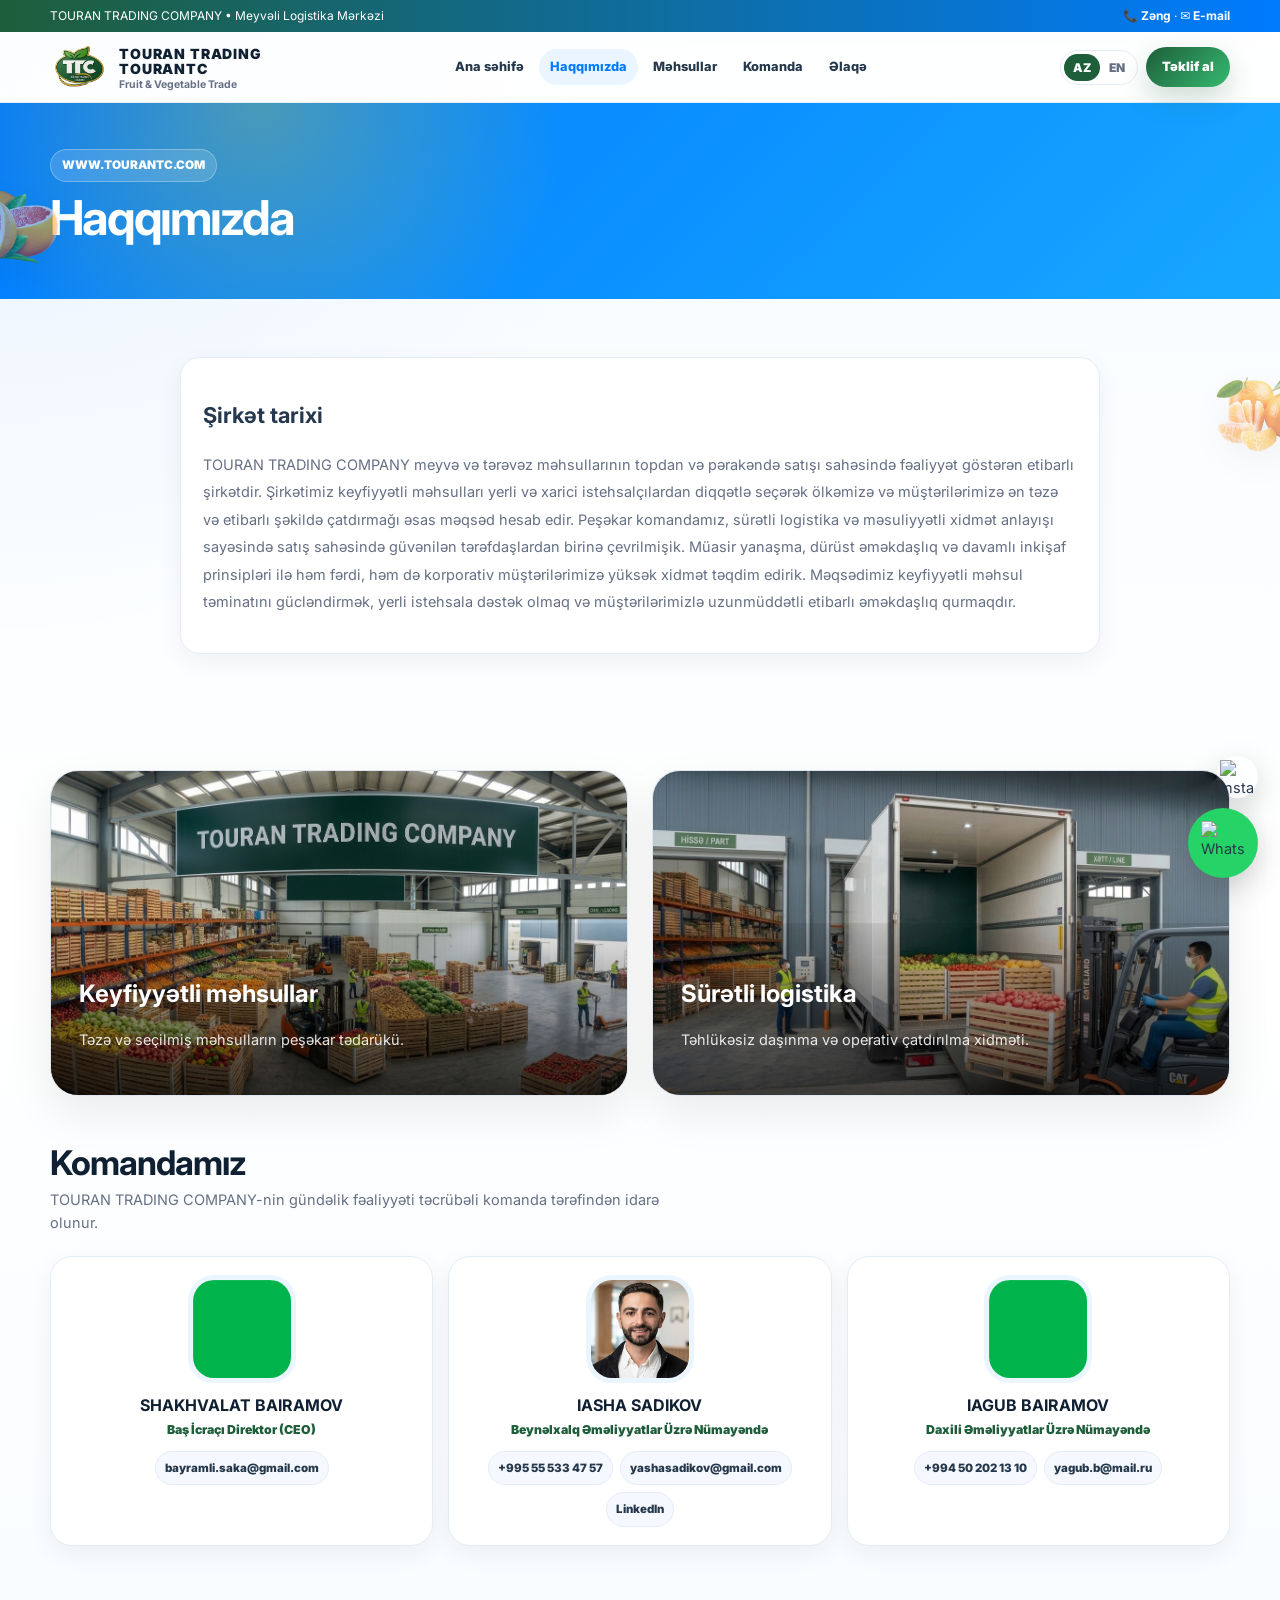
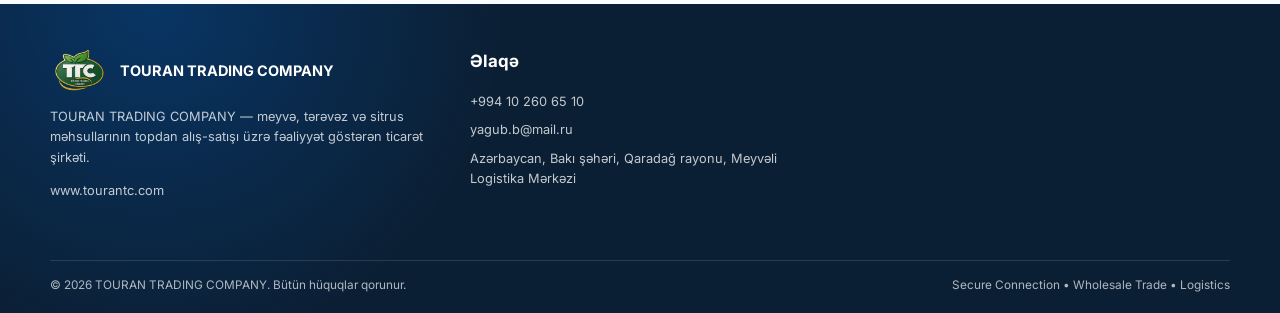
==== about.html @ 23625af3 "Update about.html" ====
<!doctype html>
<html lang="az">
<head>
  <meta charset="utf-8">
  <meta name="viewport" content="width=device-width, initial-scale=1">

  <title>TOURAN TRADING COMPANY | Haqqımızda</title>
  <meta name="description" content="TOURAN TRADING COMPANY — meyvə, tərəvəz və sitrus məhsullarının topdan və pərakəndə satışı sahəsində fəaliyyət göstərən etibarlı ticarət şirkəti.">
  <meta name="keywords" content="TOURAN TRADING COMPANY, Touran Trading, TOURANTC, meyvə tərəvəz ticarəti, sitrus ticarəti, Meyvəli Logistika Mərkəzi, Shakhvalat Bairamov, Iasha Sadikov, Iagub Bairamov">
  <meta name="robots" content="index, follow">
  <link rel="canonical" href="https://www.tourantc.com/about.html">

  <meta property="og:title" content="Haqqımızda | TOURAN TRADING COMPANY">
  <meta property="og:description" content="TOURAN TRADING COMPANY — meyvə, tərəvəz və sitrus məhsullarının topdan ticarəti üzrə fəaliyyət göstərən şirkət.">
  <meta property="og:image" content="https://www.tourantc.com/jpg/logo/Logo.png">
  <meta property="og:url" content="https://www.tourantc.com/about.html">
  <meta property="og:type" content="website">

  <link rel="icon" type="image/png" href="jpg/logo/Logo.png">
  <link rel="apple-touch-icon" href="jpg/logo/Logo.png">

  <link rel="preconnect" href="https://fonts.googleapis.com">
  <link rel="preconnect" href="https://fonts.gstatic.com" crossorigin>
  <link href="https://fonts.googleapis.com/css2?family=Inter:wght@400;600;700;800;900&display=swap" rel="stylesheet">

  <link rel="stylesheet" href="css/style.css">

  <script type="application/ld+json">
  {
    "@context": "https://schema.org",
    "@type": "Organization",
    "name": "TOURAN TRADING COMPANY",
    "url": "https://www.tourantc.com",
    "logo": "https://www.tourantc.com/jpg/logo/Logo.png",
    "email": "yagub.b@mail.ru",
    "telephone": "+994102606510",
    "address": {
      "@type": "PostalAddress",
      "addressLocality": "Baku",
      "addressRegion": "Garadagh",
      "addressCountry": "AZ",
      "streetAddress": "Meyveli Logistics Center"
    },
    "sameAs": [
      "https://www.tourantc.com"
    ]
  }
  </script>
</head>

<body>
  <!-- Sol və sağ tərəfdə yüngül animasiyalı meyvə dekorları -->
  <img class="side-fruit side-left" src="jpg/products/grapefruit.png" alt="" aria-hidden="true">
  <img class="side-fruit side-right" src="jpg/products/mandarin.png" alt="" aria-hidden="true">

  <!-- Yuxarı əlaqə zolağı -->
  <div class="topbar">
    <div class="container">
      <span>TOURAN TRADING COMPANY • Meyvəli Logistika Mərkəzi</span>
      <span>
        <a href="tel:+994102606510">📞 Zəng</a>
        ·
        <a href="mailto:yagub.b@mail.ru">✉️ E-mail</a>
      </span>
    </div>
  </div>

  <!-- Header / Naviqasiya -->
  <header class="site-header">
    <div class="container nav">
      <a class="brand" href="index.html" aria-label="TOURAN TRADING COMPANY ana səhifə">
        <img src="jpg/logo/Logo.png" alt="TOURAN TRADING COMPANY logo">
          <span class="brand-text">
            <strong class="desktop-brand">TOURAN TRADING</strong>
            <strong class="mobile-brand">TOURANTC</strong>
          
            <span>Fruit & Vegetable Trade</span>
          </span>
      </a>

      <nav class="menu" aria-label="Əsas menyu">
        <a href="index.html" data-i18n="home">Ana səhifə</a>
        <a class="active" href="about.html" data-i18n="about">Haqqımızda</a>
        <a href="index.html#products" data-i18n="products">Məhsullar</a>
        <a href="#team" data-i18n="team">Komanda</a>
        <a href="#contact" data-i18n="contact">Əlaqə</a>
      </nav>

      <div class="nav-actions">
        <div class="lang" aria-label="Dil seçimi">
          <button type="button" data-lang="az">AZ</button>
          <button type="button" data-lang="en">EN</button>
        </div>

        <a class="btn btn-green" href="index.html#quote" data-i18n="quote">Təklif al</a>

        <button class="hamb" type="button" aria-label="Menyunu aç">☰</button>
      </div>
    </div>
  </header>

  <!-- Mobil menyu -->
  <aside class="mobile-panel" aria-label="Mobil menyu">
    <button class="mobile-close" type="button" aria-label="Menyunu bağla">×</button>
    <a href="index.html" data-i18n="home">Ana səhifə</a>
    <a href="about.html" data-i18n="about">Haqqımızda</a>
    <a href="index.html#products" data-i18n="products">Məhsullar</a>
    <a href="#team" data-i18n="team">Komanda</a>
    <a href="#contact" data-i18n="contact">Əlaqə</a>
  </aside>

  <!-- Səhifə başlığı -->
  <section class="page-hero">
    <div class="container">
      <span class="eyebrow">WWW.TOURANTC.COM</span>
      <h1 data-i18n="about">Haqqımızda</h1>
    </div>
  </section>

  <main>
    <!-- Tarix və şirkət üstünlükləri -->
    <section>
      <div class="container">
        <article class="panel reveal history-card">
    
          <h2 data-i18n="historyTitle">
            Şirkət tarixi
          </h2>
    
          <p data-i18n="historyText">
            TOURAN TRADING COMPANY meyvə və tərəvəz məhsullarının topdan və pərakəndə satışı sahəsində fəaliyyət göstərən etibarlı şirkətdir.
          
            Şirkətimiz keyfiyyətli məhsulları yerli və xarici istehsalçılardan diqqətlə seçərək müştərilərimizə ən təzə və etibarlı şəkildə çatdırmağı əsas məqsəd hesab edir.
          
            Peşəkar komandamız, sürətli logistika və məsuliyyətli xidmət anlayışı sayəsində satış sahəsində güvənilən tərəfdaşlardan birinə çevrilmişik.
          
            Müasir yanaşma, dürüst əməkdaşlıq və davamlı inkişaf prinsipləri ilə həm fərdi, həm də korporativ müştərilərimizə yüksək xidmət təqdim edirik.
          
            Məqsədimiz keyfiyyətli məhsul təminatını gücləndirmək, yerli istehsala dəstək olmaq və müştərilərimizlə uzunmüddətli etibarlı əməkdaşlıq qurmaqdır.
          </p>
    
        </article>
      </div>
    </section>

    <!-- Komanda və 2 şəkil kartı-->
    <section id="team">

      <div class="container">

        <div class="about-gallery reveal">
      
          <article class="about-photo-card">
            <img
              src="jpg/fotolar/Anbar-mehsullar.png"
              alt="Anbar məhsulları">
      
            <div class="about-photo-overlay">
              <h3 data-i18n="warehouseProductsTitle">
                Keyfiyyətli məhsullar
              </h3>
      
              <p data-i18n="warehouseProductsText">
                Təzə və seçilmiş məhsulların peşəkar tədarükü.
              </p>
            </div>
          </article>
      
          <article class="about-photo-card">
            <img
              src="jpg/fotolar/Anbar-dasinma.png"
              alt="Logistika və daşınma">
      
            <div class="about-photo-overlay">
              <h3 data-i18n="warehouseLogisticsTitle">
                Sürətli logistika
              </h3>
      
              <p data-i18n="warehouseLogisticsText">
                Təhlükəsiz daşınma və operativ çatdırılma xidməti.
              </p>
            </div>
          </article>
      
        </div>
      
      </div>

      
      <div class="container">
        <div class="section-head reveal">
          <div>
            <h2 data-i18n="teamTitle">Komandamız</h2>
            <p data-i18n="teamText">
              Komandamız meyvə, tərəvəz və sitrus məhsullarının topdan ticarəti sahəsində fəaliyyət göstərir.
            </p>
          </div>
        </div>

        <div class="team-grid">
          <article class="team-card reveal">
            <img src="jpg/fotolar/ceo_avatar.png" alt="SHAKHVALAT BAIRAMOV">
            <h3>SHAKHVALAT BAIRAMOV</h3>
            <p data-i18n="ceoRole">Baş İcraçı Direktor (CEO)</p>

            <div class="contact-line">
              <a href="mailto:bayramli.saka@gmail.com">bayramli.saka@gmail.com</a>
            </div>
          </article>

          <article class="team-card reveal">
            <img src="jpg/fotolar/iasha_sadikov.jpg" alt="Iasha Sadikov">
            <h3>IASHA SADIKOV</h3>
            <p data-i18n="intlRole">Beynəlxalq Əməliyyatlar Üzrə Nümayəndə</p>

            <div class="contact-line">
              <a href="tel:+995555334757">+995 55 533 47 57</a>
              <a href="mailto:yashasadikov@gmail.com">yashasadikov@gmail.com</a>
              <a href="https://linkedin.com/in/iasha-sadikov-b64922226" target="_blank" rel="noopener">LinkedIn</a>
            </div>
          </article>

          <article class="team-card reveal">
            <img src="jpg/fotolar/domestic_avatar.png" alt="IAGUB BAIRAMOV">
            <h3>IAGUB BAIRAMOV</h3>
            <p data-i18n="domRole">Daxili Əməliyyatlar Üzrə Nümayəndə</p>

            <div class="contact-line">
              <a href="tel:+994502021310">+994 50 202 13 10</a>
              <a href="mailto:yagub.b@mail.ru">yagub.b@mail.ru</a>
            </div>
          </article>
        </div>
      </div>
    </section>

  </main>

  <!-- Footer -->
  <footer id="contact" class="site-footer">
    <div class="container footer-grid">
      <div>
        <div class="footer-logo">
          <img src="jpg/logo/Logo.png" alt="TOURAN TRADING COMPANY logo">
          <strong>TOURAN TRADING COMPANY</strong>
        </div>

        <p data-i18n="footerText">
          TOURAN TRADING COMPANY — meyvə, tərəvəz və sitrus məhsullarının beynəlxalq topdan alış-satışı və logistika sahəsində fəaliyyət göstərən peşəkar ticarət şirkəti.
        </p>

        <p>www.tourantc.com</p>
      </div>

      <div>
        <h3 data-i18n="contact">Əlaqə</h3>
        <ul>
          <li><a href="tel:+994102606510">+994 10 260 65 10</a></li>
          <li><a href="mailto:yagub.b@mail.ru">yagub.b@mail.ru</a></li>
          <li data-i18n="address">Azərbaycan, Bakı şəhəri, Qaradağ rayonu, Meyvəli Logistika Mərkəzi</li>
        </ul>
      </div>

      <div>
        <iframe
          class="map"
          loading="lazy"
          title="Meyvəli Logistika Mərkəzi xəritə"
          src="https://maps.google.com/maps?q=40.3426781,49.7854958&z=17&output=embed">
        </iframe>
      </div>
    </div>

    <div class="container copy">
      <span>© 2026 TOURAN TRADING COMPANY. <span data-i18n="rights">Bütün hüquqlar qorunur.</span></span>
      <span>Secure Connection • Wholesale Trade • Logistics</span>
    </div>
  </footer>

  
  <!-- WhatsApp İnstagram -->
  
    <div class="social-float">
    
      <!-- Instagram -->
      <a
        class="ig"
        href="https://www.instagram.com/touran_trading_company?igsh=bGY0ZzdiODZhbWdq"
        target="_blank"
        rel="noopener"
        aria-label="Instagram">
    
        <img
          src="https://upload.wikimedia.org/wikipedia/commons/a/a5/Instagram_icon.png"
          alt="Instagram">
      </a>
    
      <!-- WhatsApp -->
      <a
        class="wa"
        href="https://wa.me/994102606510"
        target="_blank"
        rel="noopener"
        aria-label="WhatsApp ilə əlaqə">
    
        <img
          src="https://upload.wikimedia.org/wikipedia/commons/6/6b/WhatsApp.svg"
          alt="WhatsApp">
      </a>
    
    </div>

  <script src="js/main.js"></script>
</body>
</html>
---- css/style.css ----
/* ============================================================
   TOURAN TRADING COMPANY — PRO COMPACT UI/UX STYLE
   Tam responsive, canlı reklam rəngləri, minimalist spacing,
   kompakt şriftlər və GitHub Pages uyğun struktur.
   ============================================================ */

:root {
  --blue: #007bff;
  --blue-dark: #005bd1;
  --blue-soft: #eaf5ff;

  --green: #1e5e3a;
  --green-light: #35b96f;

  --yellow: #ffa500;
  --yellow-soft: #fff3d6;

  --ink: #102033;
  --text: #26384d;
  --muted: #667085;

  --bg: #f6fbff;
  --card: #ffffff;
  --line: #e4edf6;

  --shadow-sm: 0 8px 24px rgba(16, 32, 51, 0.06);
  --shadow-md: 0 16px 44px rgba(16, 32, 51, 0.10);
  --shadow-blue: 0 18px 48px rgba(0, 123, 255, 0.20);

  --radius-sm: 14px;
  --radius-md: 20px;
  --radius-lg: 28px;

  --max: 1180px;
}

/* ==================== RESET ==================== */

* {
  box-sizing: border-box;
}

html {
  scroll-behavior: smooth;
}

body {
  margin: 0;
  font-family: Inter, Poppins, system-ui, -apple-system, BlinkMacSystemFont, "Segoe UI", Arial, sans-serif;
  color: var(--text);
  background:
    radial-gradient(circle at top left, rgba(0, 123, 255, 0.08), transparent 28%),
    linear-gradient(180deg, #f7fbff 0%, #ffffff 48%, #f7fbff 100%);
  font-size: 14.5px;
  line-height: 1.6;
  overflow-x: hidden;
}

a {
  color: inherit;
  text-decoration: none;
}

img {
  display: block;
  max-width: 100%;
}

button,
input,
select,
textarea {
  font-family: inherit;
}

.container {
  width: min(var(--max), calc(100% - 32px));
  margin-inline: auto;
}

/* ==================== TOPBAR ==================== */

.topbar {
  height: 32px;
  background: linear-gradient(90deg, var(--green), var(--blue));
  color: #fff;
  font-size: 12px;
}

.topbar .container {
  height: 100%;
  display: flex;
  align-items: center;
  justify-content: space-between;
  gap: 14px;
}

.topbar a {
  font-weight: 700;
}

/* ==================== HEADER ==================== */

.site-header {
  position: sticky;
  top: 0;
  z-index: 80;
  background: rgba(255, 255, 255, 0.86);
  backdrop-filter: blur(18px);
  border-bottom: 1px solid rgba(228, 237, 246, 0.9);
}

.nav {
  height: 70px;
  display: flex;
  align-items: center;
  justify-content: space-between;
  gap: 18px;
}

.brand {
  min-width: 205px;
  display: flex;
  align-items: center;
  gap: 11px;
}

.brand img {
  width: 58px;
  height: 46px;
  object-fit: contain;
}

.brand strong {
  display: block;
  color: var(--ink);
  font-size: 14px;
  font-weight: 900;
  letter-spacing: 0.06em;
  line-height: 1.1;
}

.brand span {
  display: block;
  margin-top: 2px;
  color: var(--muted);
  font-size: 10.5px;
  font-weight: 700;
}

.menu {
  display: flex;
  align-items: center;
  gap: 4px;
}

.menu a {
  padding: 8px 11px;
  border-radius: 999px;
  color: #25374a;
  font-size: 12.8px;
  font-weight: 800;
  transition: 0.22s ease;
}

.menu a:hover,
.menu a.active {
  background: var(--blue-soft);
  color: var(--blue);
}

.nav-actions {
  display: flex;
  align-items: center;
  gap: 8px;
}

.lang {
  display: flex;
  padding: 3px;
  background: #fff;
  border: 1px solid var(--line);
  border-radius: 999px;
}

.lang button {
  border: 0;
  cursor: pointer;
  background: transparent;
  color: var(--muted);
  border-radius: 999px;
  padding: 6px 9px;
  font-size: 12px;
  font-weight: 900;
}

.lang button.active {
  background: var(--green);
  color: #fff;
}

.hamb {
  display: none;
  width: 42px;
  height: 42px;
  border: 0;
  border-radius: 14px;
  background: var(--blue-soft);
  color: var(--green);
  font-size: 22px;
  cursor: pointer;
}

/* ==================== BUTTONS ==================== */

.btn {
  display: inline-flex;
  align-items: center;
  justify-content: center;
  gap: 8px;
  border: 0;
  border-radius: 999px;
  padding: 10px 16px;
  font-size: 12.8px;
  font-weight: 900;
  cursor: pointer;
  white-space: nowrap;
  transition: 0.22s ease;
}

.btn:hover {
  transform: translateY(-2px);
}

.btn-primary {
  color: #122033;
  background: linear-gradient(135deg, var(--yellow), #ffd45d);
  box-shadow: 0 12px 28px rgba(255, 165, 0, 0.25);
}

.btn-green {
  color: #fff;
  background: linear-gradient(135deg, var(--green), var(--green-light));
  box-shadow: 0 12px 28px rgba(30, 94, 58, 0.22);
}

.btn-blue {
  color: #fff;
  background: linear-gradient(135deg, var(--blue), #17a9ff);
  box-shadow: 0 12px 28px rgba(0, 123, 255, 0.24);
}

/* ==================== HERO ==================== */

.hero {
  position: relative;
  isolation: isolate;
  overflow: hidden;
  padding: 58px 0 46px;
  color: #fff;
  background:
    radial-gradient(circle at 18% 8%, rgba(255, 213, 0, 0.32), transparent 28%),
    radial-gradient(circle at 86% 14%, rgba(255, 255, 255, 0.20), transparent 24%),
    linear-gradient(135deg, #007bff 0%, #048cff 45%, #13a7ff 100%);
}

.hero::before {
  content: "";
  position: absolute;
  inset: 0;
  background-image:
    radial-gradient(circle, rgba(255, 255, 255, 0.58) 1px, transparent 2px);
  background-size: 42px 42px;
  opacity: 0.26;
  animation: bubbleMove 18s linear infinite;
}

.hero::after {
  content: "";
  position: absolute;
  right: -120px;
  top: -140px;
  width: 410px;
  height: 410px;
  border-radius: 50%;
  border: 44px solid rgba(255, 255, 255, 0.13);
}

@keyframes bubbleMove {
  to {
    background-position: 140px 80px;
  }
}

.hero-grid {
  position: relative;
  z-index: 2;
  display: grid;
  grid-template-columns: 1.04fr 0.96fr;
  gap: 32px;
  align-items: center;
}

.eyebrow {
  display: inline-flex;
  align-items: center;
  gap: 8px;
  padding: 6px 11px;
  border-radius: 999px;
  color: #fff;
  font-size: 11.8px;
  font-weight: 900;
  background: rgba(255, 255, 255, 0.15);
  border: 1px solid rgba(255, 255, 255, 0.28);
  backdrop-filter: blur(10px);
}

h1 {
  margin: 16px 0 13px;
  color: inherit;
  font-size: clamp(31px, 4.6vw, 56px);
  line-height: 1.02;
  letter-spacing: -0.045em;
}

.hero p {
  max-width: 610px;
  margin: 0 0 20px;
  color: rgba(255, 255, 255, 0.92);
  font-size: clamp(14.5px, 1.3vw, 17px);
}

.hero-actions {
  display: flex;
  flex-wrap: wrap;
  gap: 10px;
}

.hero-card {
  position: relative;
  padding: 18px;
  border-radius: var(--radius-lg);
  background: #EB1649;                                       /*Toplu meyvə şəklinin arxa fonu*/
  border: 1px solid rgba(255, 255, 255, 0.27);
  box-shadow: var(--shadow-blue);
  backdrop-filter: blur(14px);
}

.hero-card img {
  width: 82%;
  margin: 0 auto;
  object-fit: contain;
  filter: drop-shadow(0 24px 25px rgba(0, 36, 78, 0.22));
  animation: fruitFloat 4.8s ease-in-out infinite;
}

@keyframes fruitFloat {
  50% {
    transform: translateY(-9px);
  }
}

.hero-card .mini {
  display: grid;
  grid-template-columns: repeat(3, 1fr);
  gap: 9px;
  margin-top: 10px;
}

.mini div {
  padding: 10px 7px;
  text-align: center;
  border-radius: 16px;
  background: rgba(255, 255, 255, 0.93);
  color: var(--ink);
}

.mini b {
  display: block;
  font-size: 16px;
  line-height: 1;
  color: var(--green);
}

.mini span {
  display: block;
  margin-top: 4px;
  color: var(--muted);
  font-size: 10.5px;
  font-weight: 800;
}

/* ==================== SIDE FRUIT DECOR ==================== */

.side-fruit {
  position: fixed;
  z-index: 1;
  pointer-events: none;
  opacity: 0.56;
  filter: drop-shadow(0 12px 18px rgba(0, 0, 0, 0.08));
  animation: sideDrift 7s ease-in-out infinite;
}

.side-left {
  left: -42px;
  top: 185px;
  width: 108px;
}

.side-right {
  right: -46px;
  top: 360px;
  width: 118px;
  animation-delay: 1.1s;
}

.side-left2 {
  left: -32px;
  bottom: 92px;
  width: 88px;
  animation-delay: 2s;
}

.side-right2 {
  right: -36px;
  bottom: 150px;
  width: 98px;
  animation-delay: 2.7s;
}

@keyframes sideDrift {
  50% {
    transform: translateY(-15px) rotate(4deg);
  }
}

/* ==================== SECTIONS ==================== */

section {
  padding: 58px 0;
}

.section-head {
  display: flex;
  align-items: flex-end;
  justify-content: space-between;
  gap: 20px;
  margin-bottom: 22px;
}

.section-head h2 {
  margin: 0;
  color: var(--ink);
  font-size: clamp(23px, 2.8vw, 34px);
  line-height: 1.1;
  letter-spacing: -0.03em;
}

.section-head p {
  max-width: 620px;
  margin: 7px 0 0;
  color: var(--muted);
}

/* ==================== STATS ==================== */

.stats {
  position: relative;
  z-index: 3;
  margin-top: -22px;
}

.stats-grid {
  display: grid;
  grid-template-columns: repeat(4, 1fr);
  gap: 10px;
  padding: 11px;
  border-radius: 22px;
  background: #fff;
  border: 1px solid var(--line);
  box-shadow: var(--shadow-md);
}

.stat {
  padding: 16px;
  border-radius: 17px;
  background: linear-gradient(180deg, #f7fbff, #fff);
}

.stat b {
  display: block;
  color: var(--green);
  font-size: 25px;
  line-height: 1;
}

.stat span {
  display: block;
  margin-top: 5px;
  color: var(--muted);
  font-size: 11.5px;
  font-weight: 800;
}

/* ==================== PRODUCTS ==================== */

.product-tabs {
  display: flex;
  flex-wrap: wrap;
  gap: 8px;
  margin-bottom: 17px;
}

.tab {
  border: 1px solid var(--line);
  cursor: pointer;
  background: #fff;
  color: #526070;
  border-radius: 999px;
  padding: 8px 13px;
  font-size: 12.5px;
  font-weight: 900;
  transition: 0.22s ease;
}

.tab.active,
.tab:hover {
  color: #fff;
  background: var(--green);
  border-color: var(--green);
}

.products-grid {
  display: grid;
  grid-template-columns: repeat(5, 1fr);
  gap: 13px;
}

.product-card {
  position: relative;
  overflow: hidden;
  min-height: 205px;
  padding: 13px;
  border-radius: 20px;
  background: #fff;
  border: 1px solid var(--line);
  box-shadow: var(--shadow-sm);
  transition: 0.24s ease;
}

.product-card::before {
  content: "";
  position: absolute;
  inset: 0;
  background:
    radial-gradient(circle at 80% 10%, rgba(0, 123, 255, 0.12), transparent 34%),
    radial-gradient(circle at 14% 85%, rgba(255, 165, 0, 0.10), transparent 30%);
  opacity: 0;
  transition: 0.24s ease;
}

.product-card:hover {
  transform: translateY(-4px);
  box-shadow: var(--shadow-md);
}

.product-card:hover::before {
  opacity: 1;
}

.product-img {
  position: relative;
  z-index: 1;
  height: 112px;
  display: grid;
  place-items: center;
}

.product-img img {
  max-height: 114px;
  object-fit: contain;
  transition: 0.25s ease;
}

.product-card:hover .product-img img {
  transform: scale(1.07) rotate(1.2deg);
}

.product-card h3 {
  position: relative;
  z-index: 1;
  margin: 8px 0 4px;
  color: var(--ink);
  font-size: 14.5px;
  line-height: 1.25;
}

.product-card p {
  position: relative;
  z-index: 1;
  margin: 0;
  color: var(--muted);
  font-size: 11.8px;
}

.badge {
  display: inline-flex;
  align-items: center;
  width: fit-content;
  padding: 5px 9px;
  border-radius: 999px;
  color: var(--green);
  background: #eef8f1;
  font-size: 10.8px;
  font-weight: 900;
}

/* ==================== PANELS / WHY US ==================== */

.why-grid {
  display: grid;
  grid-template-columns: 1fr;
  gap: 17px;
}

.quote-grid {
  display: grid;
  grid-template-columns: 1fr 1fr;
  gap: 17px;
}

.panel {
  padding: 22px;
  border-radius: var(--radius-md);
  background: #fff;
  border: 1px solid var(--line);
  box-shadow: var(--shadow-sm);
}

.panel h3 {
  margin: 0 0 10px;
  color: var(--ink);
  font-size: 21px;
  letter-spacing: -0.02em;
}

.panel p {
  color: var(--muted);
}

.feature-list {
  display: grid;
  gap: 10px;
}

.feature {
  display: flex;
  align-items: flex-start;
  gap: 12px;
  padding: 11px;
  border-radius: 15px;
  background: #f7fbff;
}

.feature i {
  flex: 0 0 auto;
  width: 33px;
  height: 33px;
  display: grid;
  place-items: center;
  border-radius: 12px;
  color: #fff;
  font-style: normal;
  background: linear-gradient(135deg, var(--blue), #16a7ff);
}

.feature b {
  display: block;
  color: var(--ink);
  font-size: 13.5px;
}

.feature span {
  display: block;
  color: var(--muted);
  font-size: 12.5px;
}

.certs {
  display: flex;
  flex-wrap: wrap;
  gap: 9px;
}

.cert {
  padding: 9px 12px;
  border-radius: 13px;
  border: 1px dashed #cddbea;
  background: #fff;
  color: #526070;
  font-size: 11.8px;
  font-weight: 900;
}

/* ==================== TEAM ==================== */

.team-grid {
  display: grid;
  grid-template-columns: repeat(3, 1fr);
  gap: 15px;
}

.team-card {
  text-align: center;
  padding: 18px;
  border-radius: 22px;
  background: #fff;
  border: 1px solid var(--line);
  box-shadow: var(--shadow-sm);
  transition: 0.24s ease;
}

.team-card:hover {
  transform: translateY(-4px);
  box-shadow: var(--shadow-md);
}

.team-card img {
  width: 108px;
  height: 108px;
  object-fit: cover;
  margin: 0 auto 12px;
  border-radius: 26px;
  border: 5px solid var(--blue-soft);
}

.team-card h3 {
  margin: 0 0 5px;
  color: var(--ink);
  font-size: 16px;
  line-height: 1.25;
}

.team-card p {
  margin: 0 0 11px;
  color: var(--green);
  font-size: 12.3px;
  font-weight: 900;
}

.contact-line {
  display: flex;
  justify-content: center;
  flex-wrap: wrap;
  gap: 7px;
}

.contact-line a {
  padding: 7px 9px;
  border-radius: 999px;
  background: #f5f9ff;
  border: 1px solid var(--line);
  color: #25374a;
  font-size: 11.5px;
  font-weight: 850;
}

/* ==================== FORM ==================== */

.quote {
  background: linear-gradient(135deg, #f1f9ff, #fff);
}

.form {
  display: grid;
  gap: 10px;
}

.form input,
.form select,
.form textarea {
  width: 100%;
  outline: none;
  border: 1px solid var(--line);
  border-radius: 15px;
  background: #fff;
  padding: 12px 13px;
  color: var(--text);
  font-size: 14px;
}

.form textarea {
  min-height: 110px;
  resize: vertical;
}

.form input:focus,
.form select:focus,
.form textarea:focus {
  border-color: var(--blue);
  box-shadow: 0 0 0 4px rgba(0, 123, 255, 0.09);
}

/* ==================== PAGE HERO / ABOUT ==================== */

.page-hero {
  padding: 46px 0;
  color: #fff;
  background:
    radial-gradient(circle at 20% 0%, rgba(255, 213, 0, 0.28), transparent 30%),
    linear-gradient(135deg, var(--blue), #17a7ff);
}

.page-hero h1 {
  margin: 12px 0 10px;
  font-size: clamp(28px, 4vw, 48px);
}

.timeline {
  display: grid;
  gap: 13px;
}

.time-item {
  display: grid;
  grid-template-columns: 82px 1fr;
  gap: 13px;
  align-items: start;
}

.time-item b {
  color: var(--blue);
  font-size: 21px;
}

.time-item div {
  padding: 15px;
  border-radius: 17px;
  background: #fff;
  border: 1px solid var(--line);
}

.search-words {
  columns: 2;
  gap: 24px;
}

/* ==================== FOOTER ==================== */

.site-footer {
  padding: 44px 0 18px;
  color: #fff;
  background:
    radial-gradient(circle at 12% 0%, rgba(0, 123, 255, 0.24), transparent 30%),
    #0b1f34;
}

.footer-grid {
  display: grid;
  grid-template-columns: 1.05fr 0.82fr 1.13fr;
  gap: 24px;
}

.footer-logo {
  display: flex;
  align-items: center;
  gap: 12px;
}

.footer-logo img {
  width: 58px;
  height: 46px;
  object-fit: contain;
}

.footer-grid h3,
.footer-grid h4 {
  margin-top: 0;
}

.footer-grid p,
.footer-grid li {
  color: rgba(255, 255, 255, 0.76);
  font-size: 12.8px;
}

.footer-grid ul {
  display: grid;
  gap: 8px;
  padding: 0;
  margin: 10px 0;
  list-style: none;
}

.footer-grid a:hover {
  color: #ffd24a;
}

.map {
  width: 100%;
  height: 180px;
  border: 0;
  border-radius: 17px;
  filter: saturate(1.1);
}

.copy {
  display: flex;
  justify-content: space-between;
  flex-wrap: wrap;
  gap: 10px;
  margin-top: 26px;
  padding-top: 15px;
  border-top: 1px solid rgba(255, 255, 255, 0.12);
  color: rgba(255, 255, 255, 0.68);
  font-size: 11.8px;
}


/* ==================== MOBILE MENU ==================== */

.mobile-panel {
  display: none;
}

.mobile-close {
  width: 42px;
  height: 42px;
  float: right;
  border: 0;
  border-radius: 14px;
  background: var(--blue-soft);
  color: var(--green);
  font-size: 20px;
  cursor: pointer;
}

/* ==================== SCROLL REVEAL ==================== */

.reveal {
  opacity: 0;
  transform: translateY(14px);
  transition: 0.6s ease;
}

.reveal.in {
  opacity: 1;
  transform: none;
}

/* ==================== RESPONSIVE ==================== */

@media (max-width: 1080px) {
  .products-grid {
    grid-template-columns: repeat(4, 1fr);
  }

  .hero-grid,
  .why-grid,
  .quote-grid {
    grid-template-columns: 1fr;
  }

  .hero-card {
    max-width: 560px;
  }

  .footer-grid {
    grid-template-columns: 1fr 1fr;
  }

  .side-fruit {
    opacity: 0.38;
  }
}

@media (max-width: 820px) {
  body {
    font-size: 14px;
  }

   .desktop-brand {
    display: none;
  }

  .mobile-brand {
    display: block;
  }

  .brand-text span {
    font-size: 10px;
  }
   
  .topbar {
    display: none;
  }

  .nav {
    height: 64px;
  }

  .brand {
    min-width: 0;
  }

  .brand img {
    width: 52px;
    height: 42px;
  }

  .brand strong {
    font-size: 12.5px;
  }

   .brand-text {
     display: flex !important;
     flex-direction: column;
     line-height: 1.05;
   }
   
   .desktop-brand {
     display: none !important;
   }
   
   .mobile-brand {
     display: block !important;
     color: var(--ink);
     font-size: 13px;
     font-weight: 900;
     letter-spacing: 0.08em;
   }
   
   .brand-text span {
     display: block !important;
     margin-top: 2px;
     color: var(--muted);
     font-size: 9.5px;
     font-weight: 700;
   }

  .menu,
  .nav-actions .btn {
    display: none;
  }

  .hamb {
    display: block;
  }

  .mobile-panel {
    position: fixed;
    inset: 0 0 0 auto;
    z-index: 120;
    display: block;
    width: min(88%, 360px);
    padding: 18px;
    background: #fff;
    box-shadow: -20px 0 70px rgba(16, 32, 51, 0.20);
    transform: translateX(105%);
    transition: 0.28s ease;
  }

  .mobile-panel.open {
    transform: none;
  }

  .mobile-panel a {
    display: block;
    padding: 13px 12px;
    border-bottom: 1px solid var(--line);
    color: var(--ink);
    font-weight: 900;
  }

  .hero {
    padding: 36px 0 32px;
  }

  .hero-grid {
    gap: 20px;
  }

  h1 {
    letter-spacing: -0.035em;
  }

  .hero p {
    font-size: 14.3px;
  }

  .hero-card {
    padding: 14px;
    border-radius: 22px;
  }

  .hero-card img {
    width: 92%;
  }

  .mini div {
    padding: 8px 6px;
  }

  .mini b {
    font-size: 14px;
  }

  .section-head {
    display: block;
    margin-bottom: 18px;
  }

  section {
    padding: 42px 0;
  }

  .stats {
    margin-top: 0;
  }

  .stats-grid {
    grid-template-columns: repeat(2, 1fr);
  }

  .products-grid {
    grid-template-columns: repeat(2, 1fr);
    gap: 10px;
  }

  .product-card {
    min-height: 184px;
    padding: 11px;
    border-radius: 18px;
  }

  .product-img {
    height: 102px;
  }

  .product-img img {
    max-height: 104px;
  }

  .team-grid,
  .footer-grid {
    grid-template-columns: 1fr;
  }

  .panel {
    padding: 18px;
    border-radius: 19px;
  }

  .time-item {
    grid-template-columns: 1fr;
    gap: 4px;
  }

  .search-words {
    columns: 1;
  }

  .side-left,
  .side-right,
  .side-left2,
  .side-right2 {
    width: 68px;
    opacity: 0.23;
  }

  .copy {
    display: block;
  }
}


@media (max-width: 430px) {

  .container {
    width: min(100% - 24px, var(--max));
  }

  .hero-actions .btn {
    width: 100%;
  }

  .hero-card .mini {
    grid-template-columns: 1fr 1fr 1fr;
  }

  .products-grid {
    grid-template-columns: repeat(2, 1fr);
    gap: 10px;
  }

  .stats-grid {
    grid-template-columns: 1fr;
  }
}


/* ==================== BRAND TEXT ==================== */

.brand-text {
  display: flex;
  flex-direction: column;
  line-height: 1.05;
}

.mobile-brand {
  display: none;
}


/*============================================================================================*/
.history-card{
  max-width: 920px;
  margin: 0 auto;
}

.history-card p{
  margin-top: 14px;
  line-height: 1.9;
  color: var(--muted);
}
/*============================ Haqqımızda səyfəsində 2 şəkil kartı =============================*/
.about-gallery{
  display:grid;
  grid-template-columns:repeat(2,minmax(0,1fr));
  gap:24px;
  margin-bottom:48px;
}

.about-photo-card{
  position:relative;
  overflow:hidden;
  border-radius:28px;
  min-height:320px;
  background:#eef4ff;
  border:1px solid rgba(0,0,0,.06);
  box-shadow:0 18px 45px rgba(0,0,0,.08);
}

.about-photo-card img{
  width:100%;
  height:100%;
  object-fit:cover;
  display:block;
  transition:transform .7s ease;
}

.about-photo-card:hover img{
  transform:scale(1.06);
}

.about-photo-overlay{
  position:absolute;
  inset:auto 0 0 0;
  padding:28px;
  background:linear-gradient(
    to top,
    rgba(0,0,0,.72),
    rgba(0,0,0,.08)
  );
  color:#fff;
}

.about-photo-overlay h3{
  font-size:24px;
  margin-bottom:10px;
  color:#fff;
}

.about-photo-overlay p{
  color:rgba(255,255,255,.88);
  line-height:1.7;
}

@media (max-width:768px){

  .about-gallery{
    grid-template-columns:1fr;
    gap:18px;
  }

  .about-photo-card{
    min-height:240px;
    border-radius:22px;
  }

  .about-photo-overlay{
    padding:20px;
  }

  .about-photo-overlay h3{
    font-size:20px;
  }

}
/*=============================== Whatsapp - Instagram =======================================*/
.social-float{
  position:fixed;
  right:22px;
  bottom:22px;
  z-index:9999;
  display:flex;
  flex-direction:column;
  align-items:flex-end;
  gap:10px;
}

.wa,
.ig{
  display:flex;
  align-items:center;
  justify-content:center;
  border-radius:50%;
  box-shadow:0 10px 30px rgba(0,0,0,.18);
  transition:.25s ease;
}

.wa{
  width:70px;
  height:70px;
  background:#25D366;
}

.ig{
  width:42px;
  height:42px;
  background:transparent;
}

.wa img{
  width:44px;
  height:44px;
}

.ig img{
  width:34px;
  height:34px;
  display:block;
  object-fit:contain;
}

.wa:hover,
.ig:hover{
  transform:translateY(-4px) scale(1.05);
}

@media (max-width:768px){

  .social-float{
    right:16px;
    bottom:16px;
  }

  .wa{
    width:62px;
    height:62px;
  }

  .wa img{
    width:40px;
    height:40px;
  }

  .ig{
    width:38px;
    height:38px;
  }

}
/*============================================================================================*/

/*============================================================================================*/
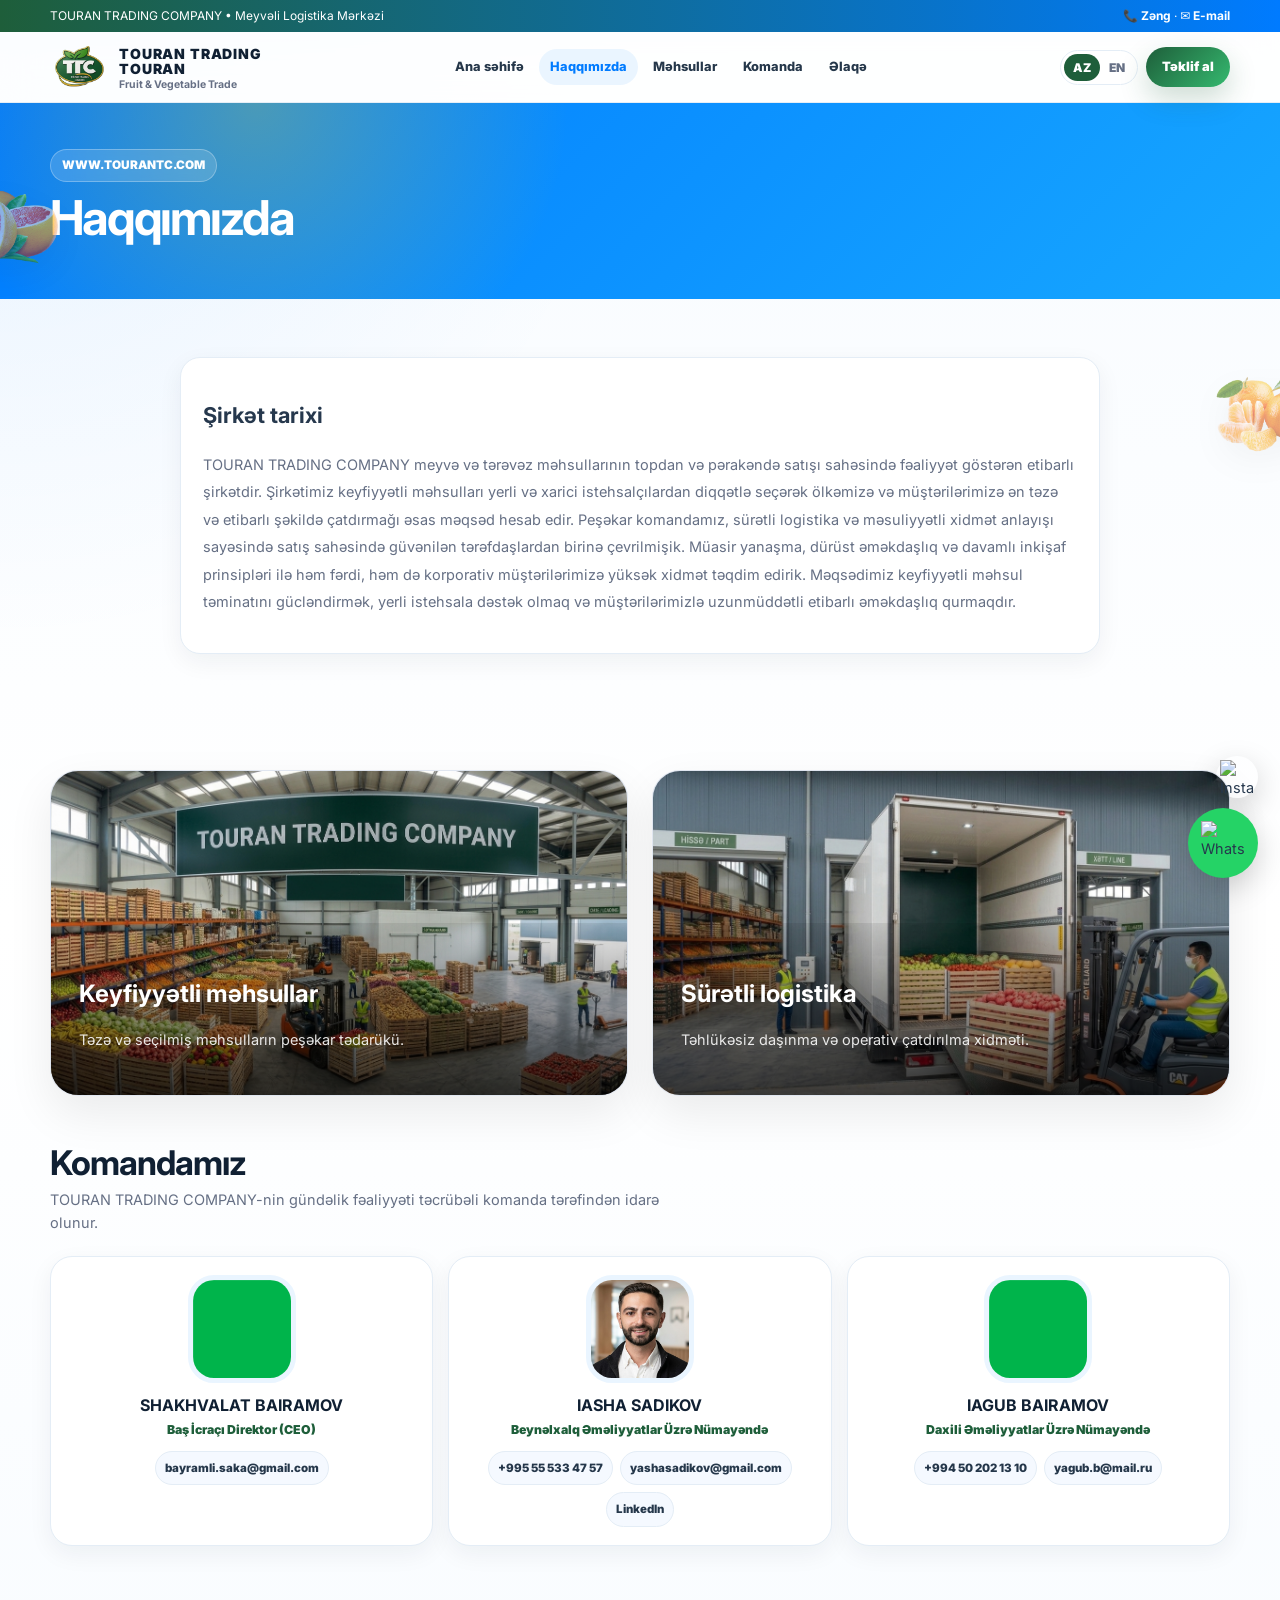
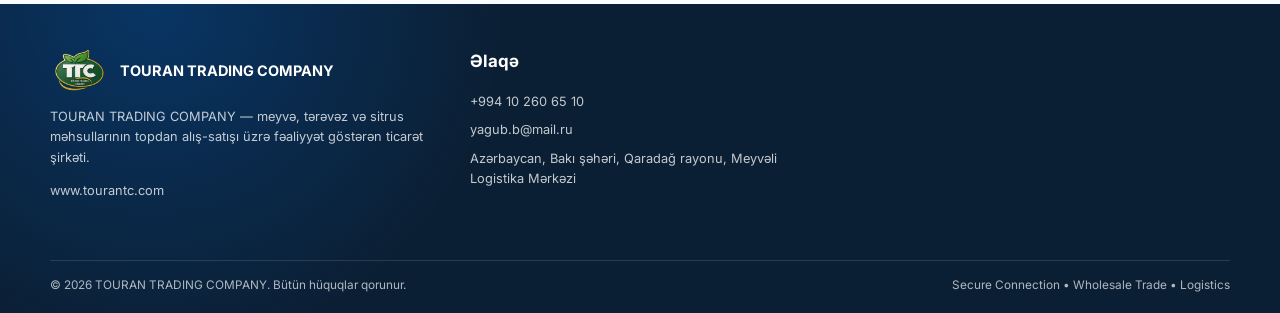
==== commit 44b55705: "Update about.html" ====
--- a/about.html
+++ b/about.html
@@ -72,7 +72,7 @@
         <img src="jpg/logo/Logo.png" alt="TOURAN TRADING COMPANY logo">
           <span class="brand-text">
             <strong class="desktop-brand">TOURAN TRADING</strong>
-            <strong class="mobile-brand">TOURANTC</strong>
+            <strong class="mobile-brand">TOURAN</strong>
           
             <span>Fruit & Vegetable Trade</span>
           </span>
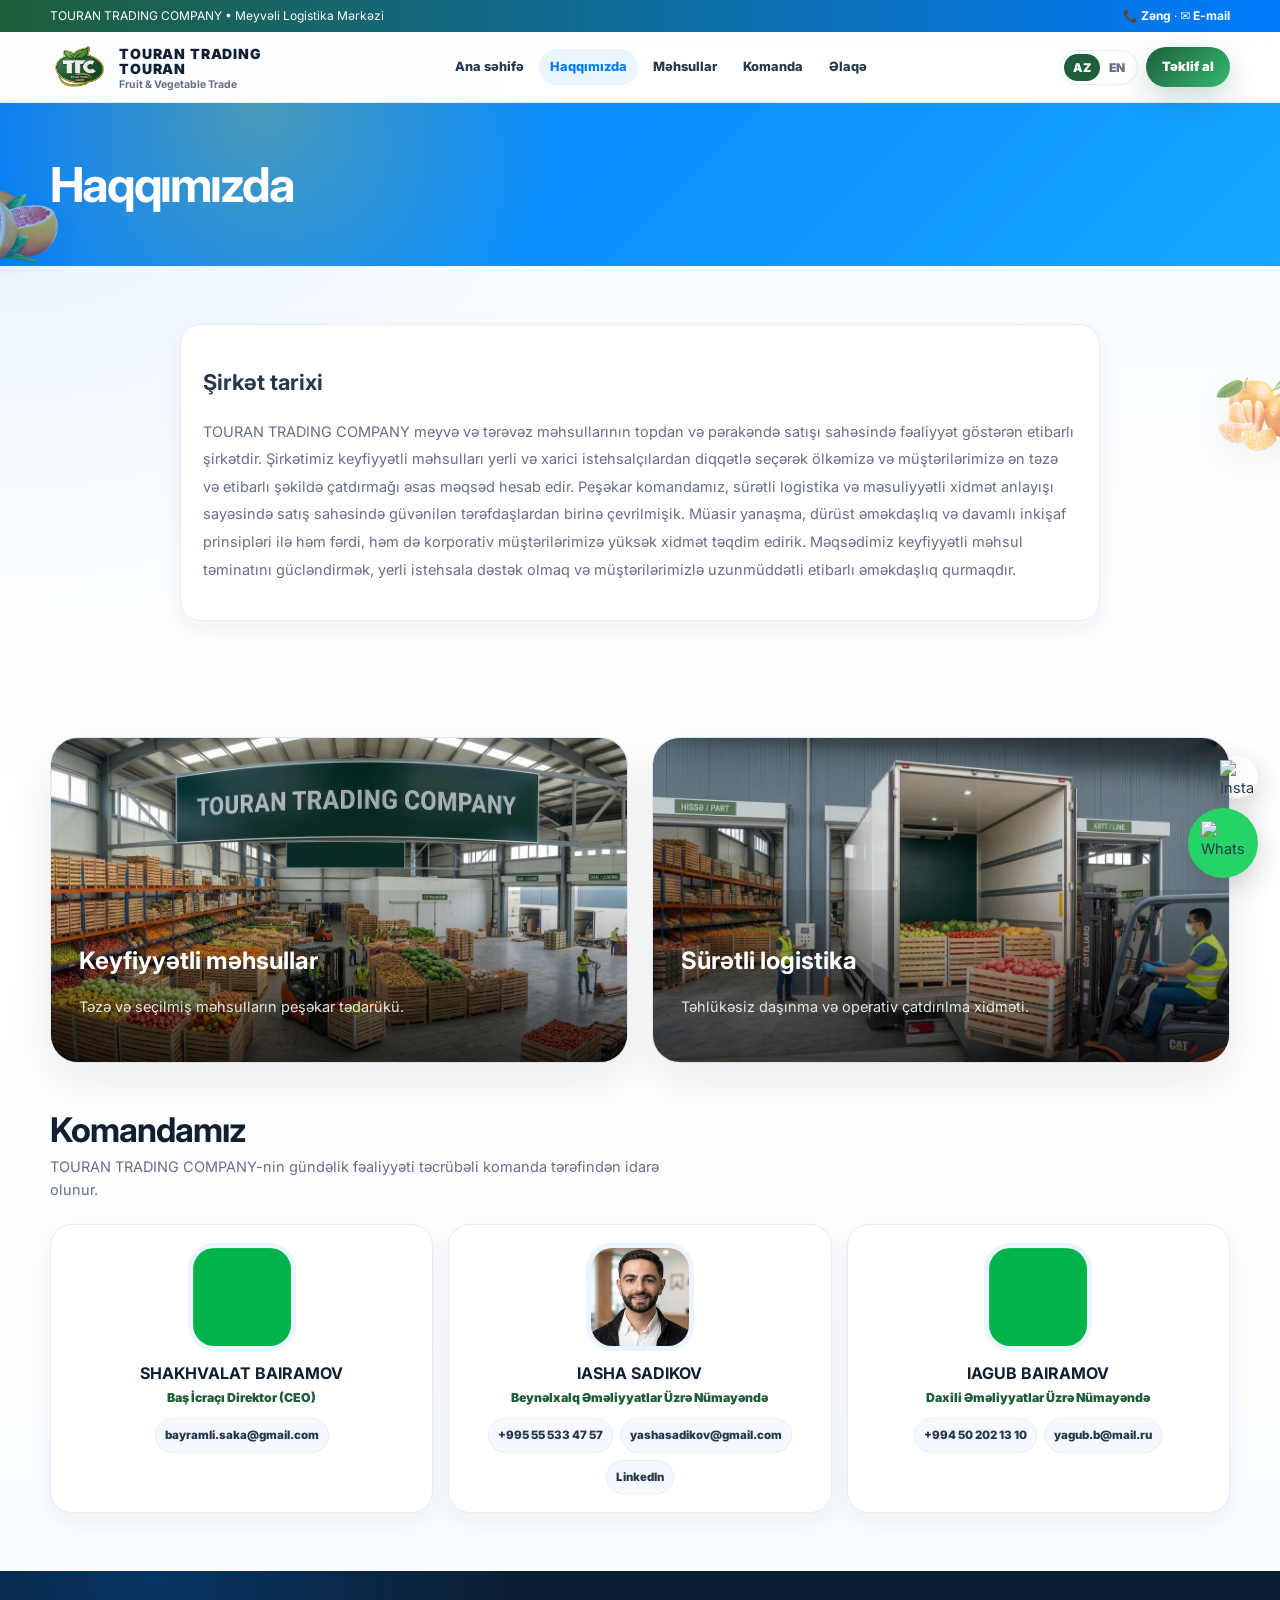
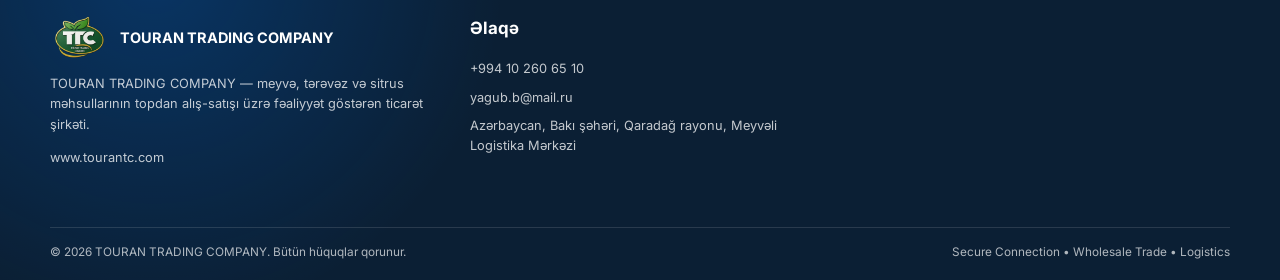
==== commit f806dd2b: "Update about.html" ====
--- a/about.html
+++ b/about.html
@@ -112,7 +112,6 @@
   <!-- Səhifə başlığı -->
   <section class="page-hero">
     <div class="container">
-      <span class="eyebrow">WWW.TOURANTC.COM</span>
       <h1 data-i18n="about">Haqqımızda</h1>
     </div>
   </section>
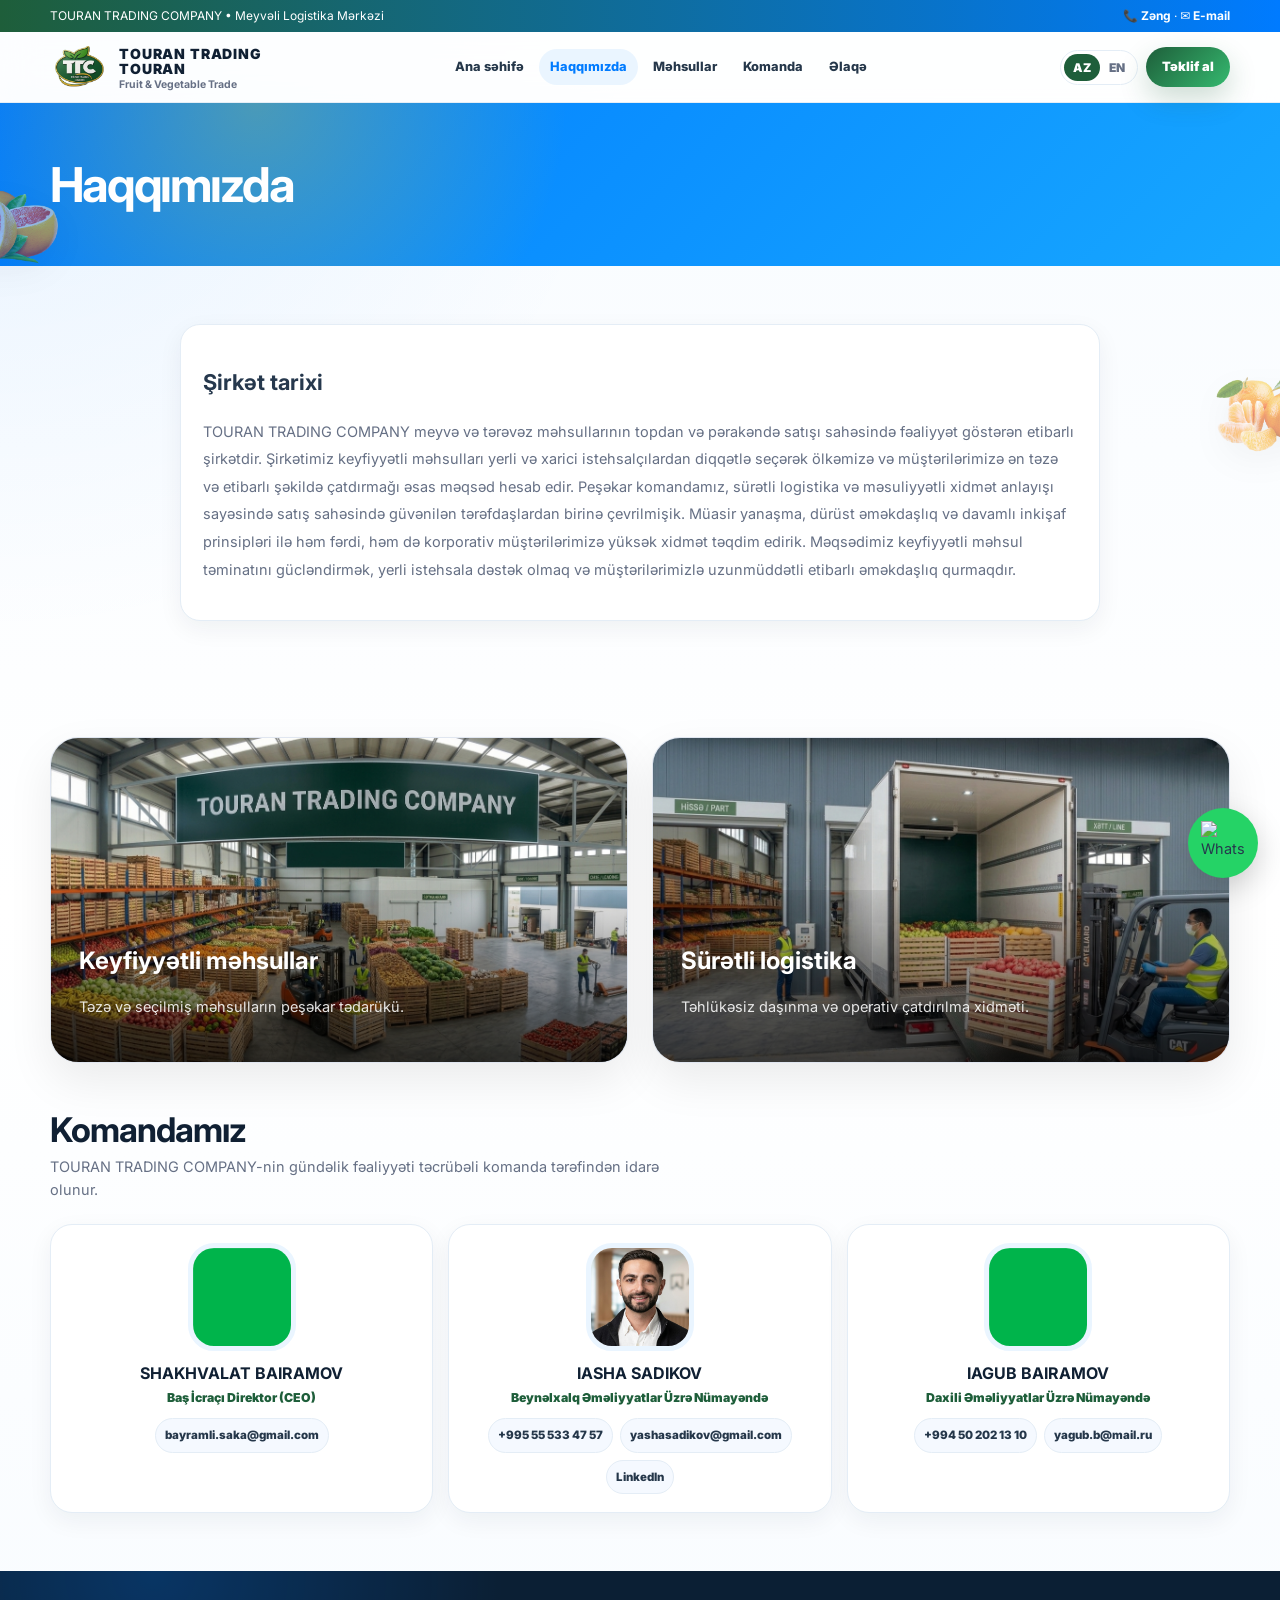
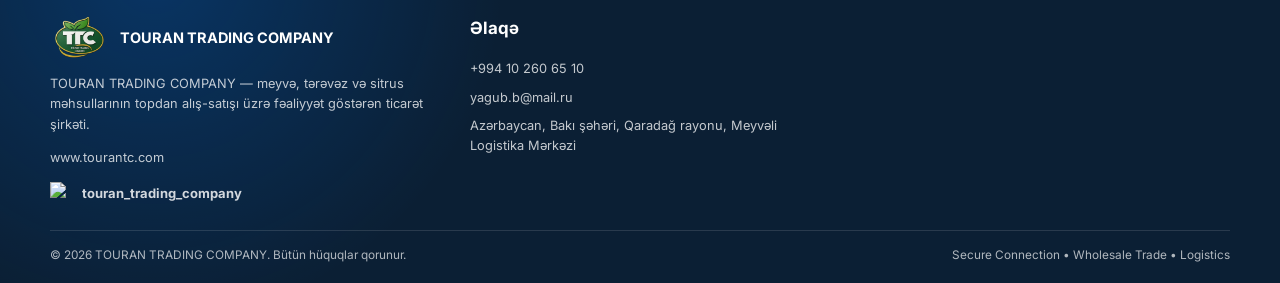
==== commit 95fedcc5: "Update about.html" ====
--- a/about.html
+++ b/about.html
@@ -249,6 +249,29 @@
         </p>
 
         <p>www.tourantc.com</p>
+
+      <div class="footer-social">   
+          <a
+            href="https://www.instagram.com/touran_trading_company?igsh=bGY0ZzdiODZhbWdq"
+            target="_blank"
+            rel="noopener"
+            aria-label="Instagram">
+        
+            <img
+              src="https://upload.wikimedia.org/wikipedia/commons/a/a5/Instagram_icon.png"
+              alt="Instagram">
+          </a>
+        
+          <a
+            class="footer-ig-name"
+            href="https://www.instagram.com/touran_trading_company?igsh=bGY0ZzdiODZhbWdq"
+            target="_blank"
+            rel="noopener">
+          
+            touran_trading_company
+          </a>
+        </div>
+        
       </div>
 
       <div>
@@ -277,37 +300,18 @@
   </footer>
 
   
-  <!-- WhatsApp İnstagram -->
-  
-    <div class="social-float">
+    <!-- WhatsApp -->
+    <a
+      class="wa"
+      href="https://wa.me/994102606510"
+      target="_blank"
+      rel="noopener"
+      aria-label="WhatsApp ilə əlaqə">
     
-      <!-- Instagram -->
-      <a
-        class="ig"
-        href="https://www.instagram.com/touran_trading_company?igsh=bGY0ZzdiODZhbWdq"
-        target="_blank"
-        rel="noopener"
-        aria-label="Instagram">
-    
-        <img
-          src="https://upload.wikimedia.org/wikipedia/commons/a/a5/Instagram_icon.png"
-          alt="Instagram">
-      </a>
-    
-      <!-- WhatsApp -->
-      <a
-        class="wa"
-        href="https://wa.me/994102606510"
-        target="_blank"
-        rel="noopener"
-        aria-label="WhatsApp ilə əlaqə">
-    
-        <img
-          src="https://upload.wikimedia.org/wikipedia/commons/6/6b/WhatsApp.svg"
-          alt="WhatsApp">
-      </a>
-    
-    </div>
+      <img
+        src="https://upload.wikimedia.org/wikipedia/commons/6/6b/WhatsApp.svg"
+        alt="WhatsApp">
+    </a>
 
   <script src="js/main.js"></script>
 </body>
--- a/css/style.css
+++ b/css/style.css
@@ -1297,65 +1297,46 @@
   }
 
 }
-/*=============================== Whatsapp - Instagram =======================================*/
-.social-float{
+
+/*=============================== WhatsApp =======================================*/
+
+.wa{
   position:fixed;
   right:22px;
   bottom:22px;
   z-index:9999;
-  display:flex;
-  flex-direction:column;
-  align-items:flex-end;
-  gap:10px;
-}
-
-.wa,
-.ig{
+
   display:flex;
   align-items:center;
   justify-content:center;
-  border-radius:50%;
-  box-shadow:0 10px 30px rgba(0,0,0,.18);
-  transition:.25s ease;
-}
-
-.wa{
+
   width:70px;
   height:70px;
+
+  border-radius:50%;
   background:#25D366;
-}
-
-.ig{
-  width:42px;
-  height:42px;
-  background:transparent;
+
+  box-shadow:0 10px 30px rgba(0,0,0,.18);
+
+  transition:.25s ease;
 }
 
 .wa img{
   width:44px;
   height:44px;
-}
-
-.ig img{
-  width:34px;
-  height:34px;
-  display:block;
   object-fit:contain;
 }
 
-.wa:hover,
-.ig:hover{
+.wa:hover{
   transform:translateY(-4px) scale(1.05);
 }
 
 @media (max-width:768px){
 
-  .social-float{
+  .wa{
     right:16px;
     bottom:16px;
-  }
-
-  .wa{
+
     width:62px;
     height:62px;
   }
@@ -1365,11 +1346,48 @@
     height:40px;
   }
 
-  .ig{
-    width:38px;
-    height:38px;
-  }
-
+}
+
+/*=============================== Footer Instagram =======================================*/
+
+.footer-social{
+  display:flex;
+  align-items:center;
+  gap:10px;
+  margin-top:14px;
+}
+
+.footer-social a{
+  display:flex;
+  align-items:center;
+}
+
+.footer-social img{
+  width:22px;
+  height:22px;
+  object-fit:contain;
+  transition:.25s ease;
+}
+
+.footer-social img:hover{
+  transform:scale(1.08);
+}
+
+.footer-social span{
+  color:rgba(255,255,255,.82);
+  font-size:13px;
+  font-weight:700;
+}
+
+.footer-ig-name{
+  color:rgba(255,255,255,.82);
+  font-size:13px;
+  font-weight:700;
+  transition:.25s ease;
+}
+
+.footer-ig-name:hover{
+  color:#fff;
 }
 /*============================================================================================*/
 
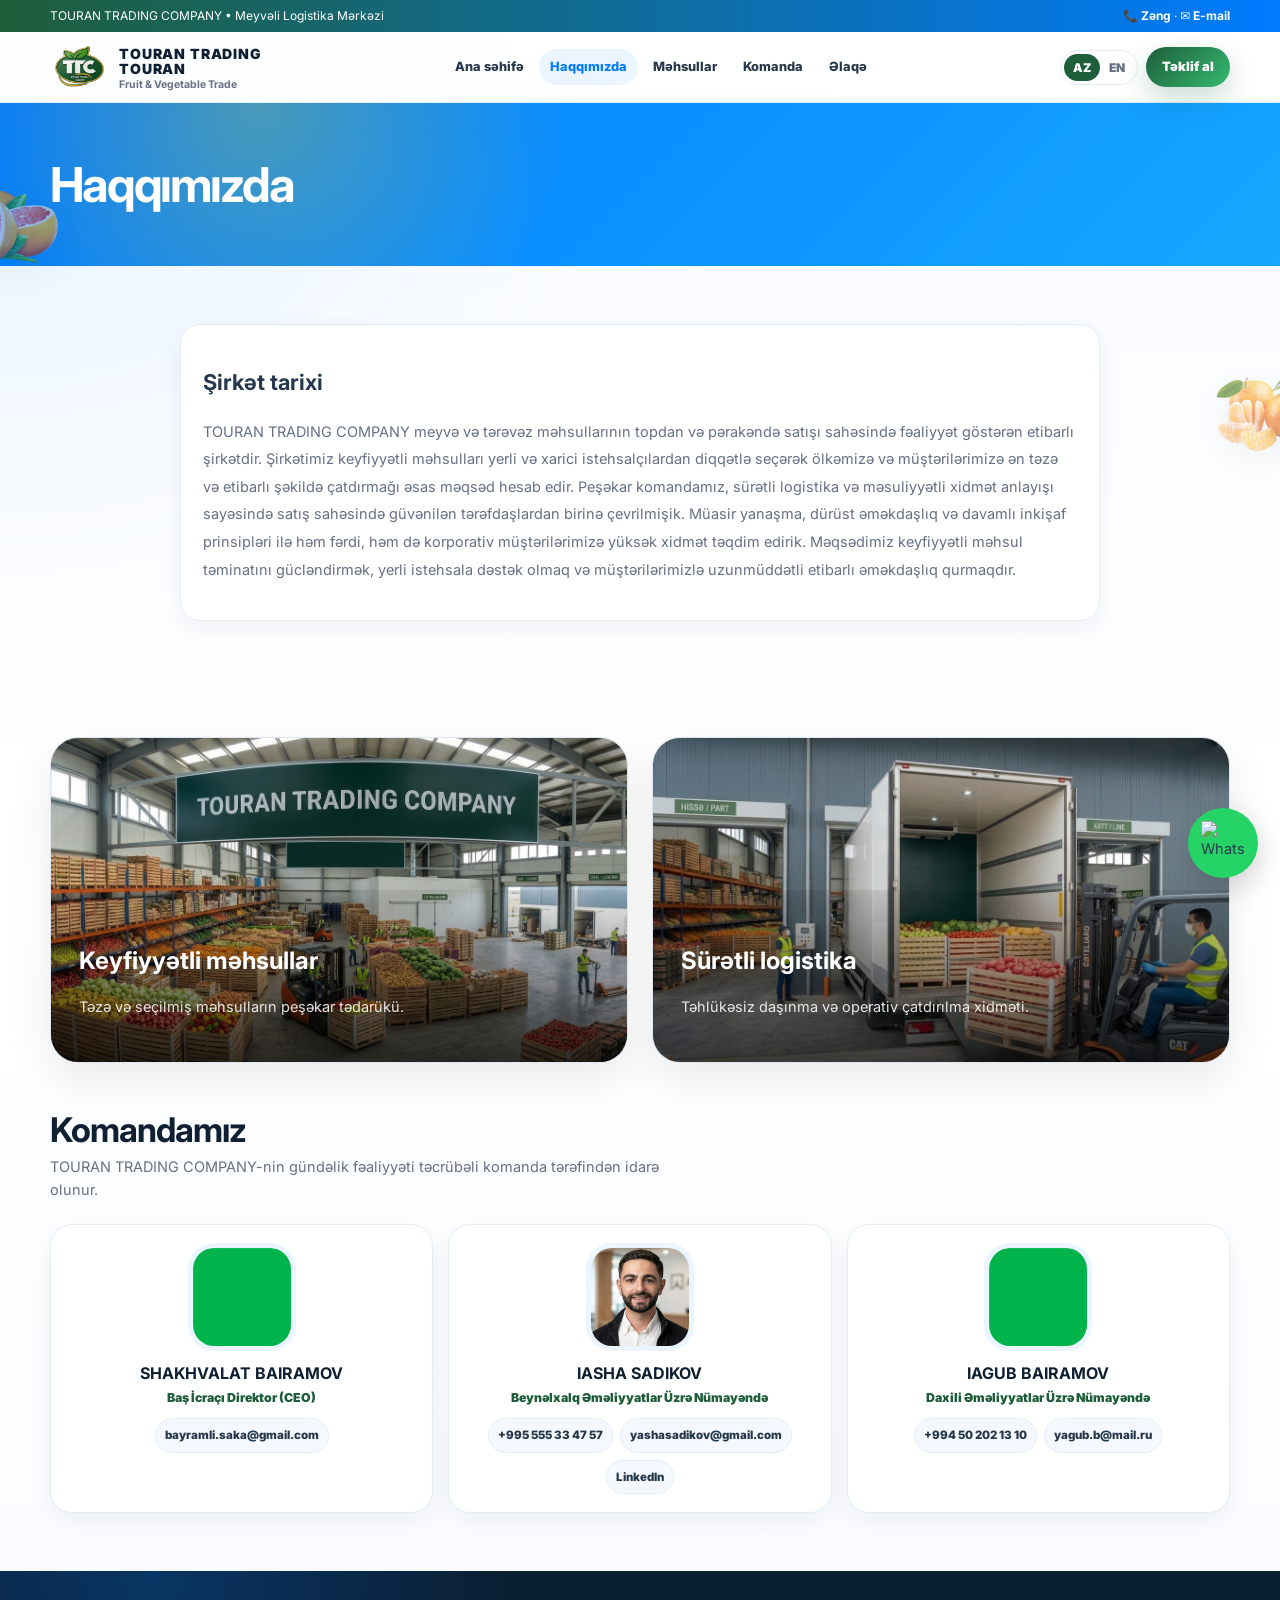
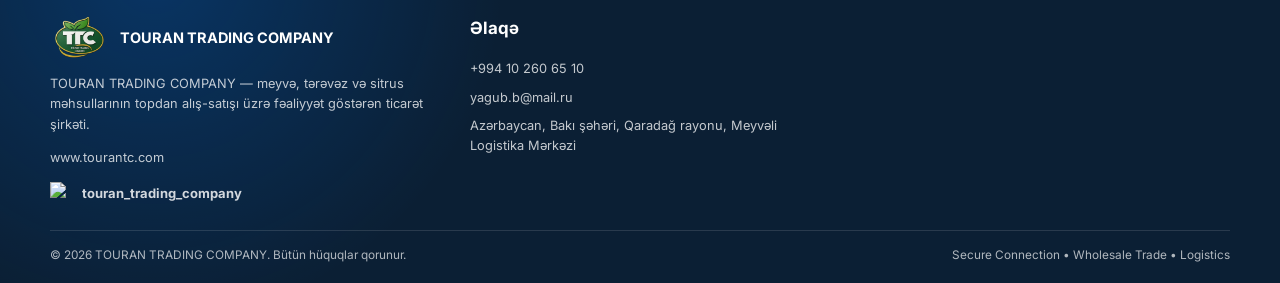
==== commit ece8fac2: "Update about.html" ====
--- a/about.html
+++ b/about.html
@@ -1,6 +1,19 @@
 <!doctype html>
 <html lang="az">
 <head>
+
+  <!-- Google Analytics -->
+  <!-- Google tag (gtag.js) -->
+  <script async src="https://www.googletagmanager.com/gtag/js?id=G-F4RN662RZ3"></script>
+  <script>
+    window.dataLayer = window.dataLayer || [];
+    function gtag(){dataLayer.push(arguments);}
+    gtag('js', new Date());
+  
+    gtag('config', 'G-F4RN662RZ3');
+  </script>
+
+  
   <meta charset="utf-8">
   <meta name="viewport" content="width=device-width, initial-scale=1">
 
@@ -8,12 +21,12 @@
   <meta name="description" content="TOURAN TRADING COMPANY — meyvə, tərəvəz və sitrus məhsullarının topdan və pərakəndə satışı sahəsində fəaliyyət göstərən etibarlı ticarət şirkəti.">
   <meta name="keywords" content="TOURAN TRADING COMPANY, Touran Trading, TOURANTC, meyvə tərəvəz ticarəti, sitrus ticarəti, Meyvəli Logistika Mərkəzi, Shakhvalat Bairamov, Iasha Sadikov, Iagub Bairamov">
   <meta name="robots" content="index, follow">
-  <link rel="canonical" href="https://www.tourantc.com/about.html">
+  <link rel="canonical" href="https://tourantc.com/about.html">
 
   <meta property="og:title" content="Haqqımızda | TOURAN TRADING COMPANY">
   <meta property="og:description" content="TOURAN TRADING COMPANY — meyvə, tərəvəz və sitrus məhsullarının topdan ticarəti üzrə fəaliyyət göstərən şirkət.">
-  <meta property="og:image" content="https://www.tourantc.com/jpg/logo/Logo.png">
-  <meta property="og:url" content="https://www.tourantc.com/about.html">
+  <meta property="og:image" content="https://tourantc.com/jpg/logo/Logo.png">
+  <meta property="og:url" content="https://tourantc.com/about.html">
   <meta property="og:type" content="website">
 
   <link rel="icon" type="image/png" href="jpg/logo/Logo.png">
@@ -30,8 +43,8 @@
     "@context": "https://schema.org",
     "@type": "Organization",
     "name": "TOURAN TRADING COMPANY",
-    "url": "https://www.tourantc.com",
-    "logo": "https://www.tourantc.com/jpg/logo/Logo.png",
+    "url": "https://tourantc.com",
+    "logo": "https://tourantc.com/jpg/logo/Logo.png",
     "email": "yagub.b@mail.ru",
     "telephone": "+994102606510",
     "address": {
@@ -42,7 +55,7 @@
       "streetAddress": "Meyveli Logistics Center"
     },
     "sameAs": [
-      "https://www.tourantc.com"
+      "https://tourantc.com"
     ]
   }
   </script>
@@ -213,7 +226,7 @@
             <p data-i18n="intlRole">Beynəlxalq Əməliyyatlar Üzrə Nümayəndə</p>
 
             <div class="contact-line">
-              <a href="tel:+995555334757">+995 55 533 47 57</a>
+              <a href="tel:+995555334757">+995 555 33 47 57</a>
               <a href="mailto:yashasadikov@gmail.com">yashasadikov@gmail.com</a>
               <a href="https://linkedin.com/in/iasha-sadikov-b64922226" target="_blank" rel="noopener">LinkedIn</a>
             </div>
